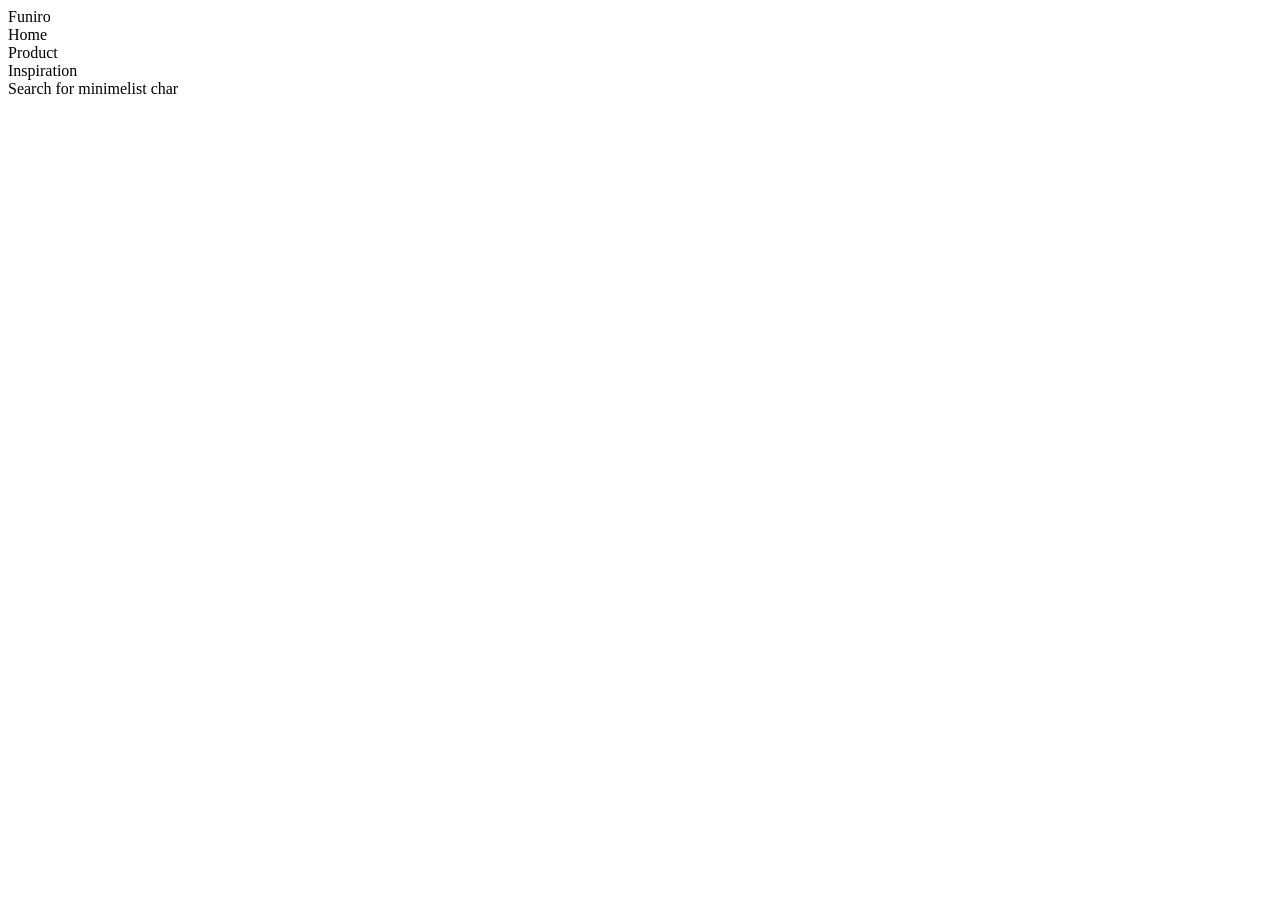
==== assignment/index.html @ d22d8cd1 "1" ====
<!DOCTYPE html>
<html lang="en">

<head>
    <meta charset="UTF-8">
    <meta name="viewport" content="width=device-width, initial-scale=1.0">
    <title>Document</title>
    <style>
        .con1{background-color: aliceblue;display: flex;color:black;}
    </style>
</head>

<body>
    <div>
        <div>Funiro</div>
        <div>Home</div>
        <div>Product</div>
        <div>Inspiration</div>
        <div>
            <div>
              Search for minimelist char
            </div>
        </div>
        <div></div>
        <div></div>
        <div></div>
    </div>
    <div>
        <!-- images -->
    </div>
    <div>
    
    </div>
</body>

</html>
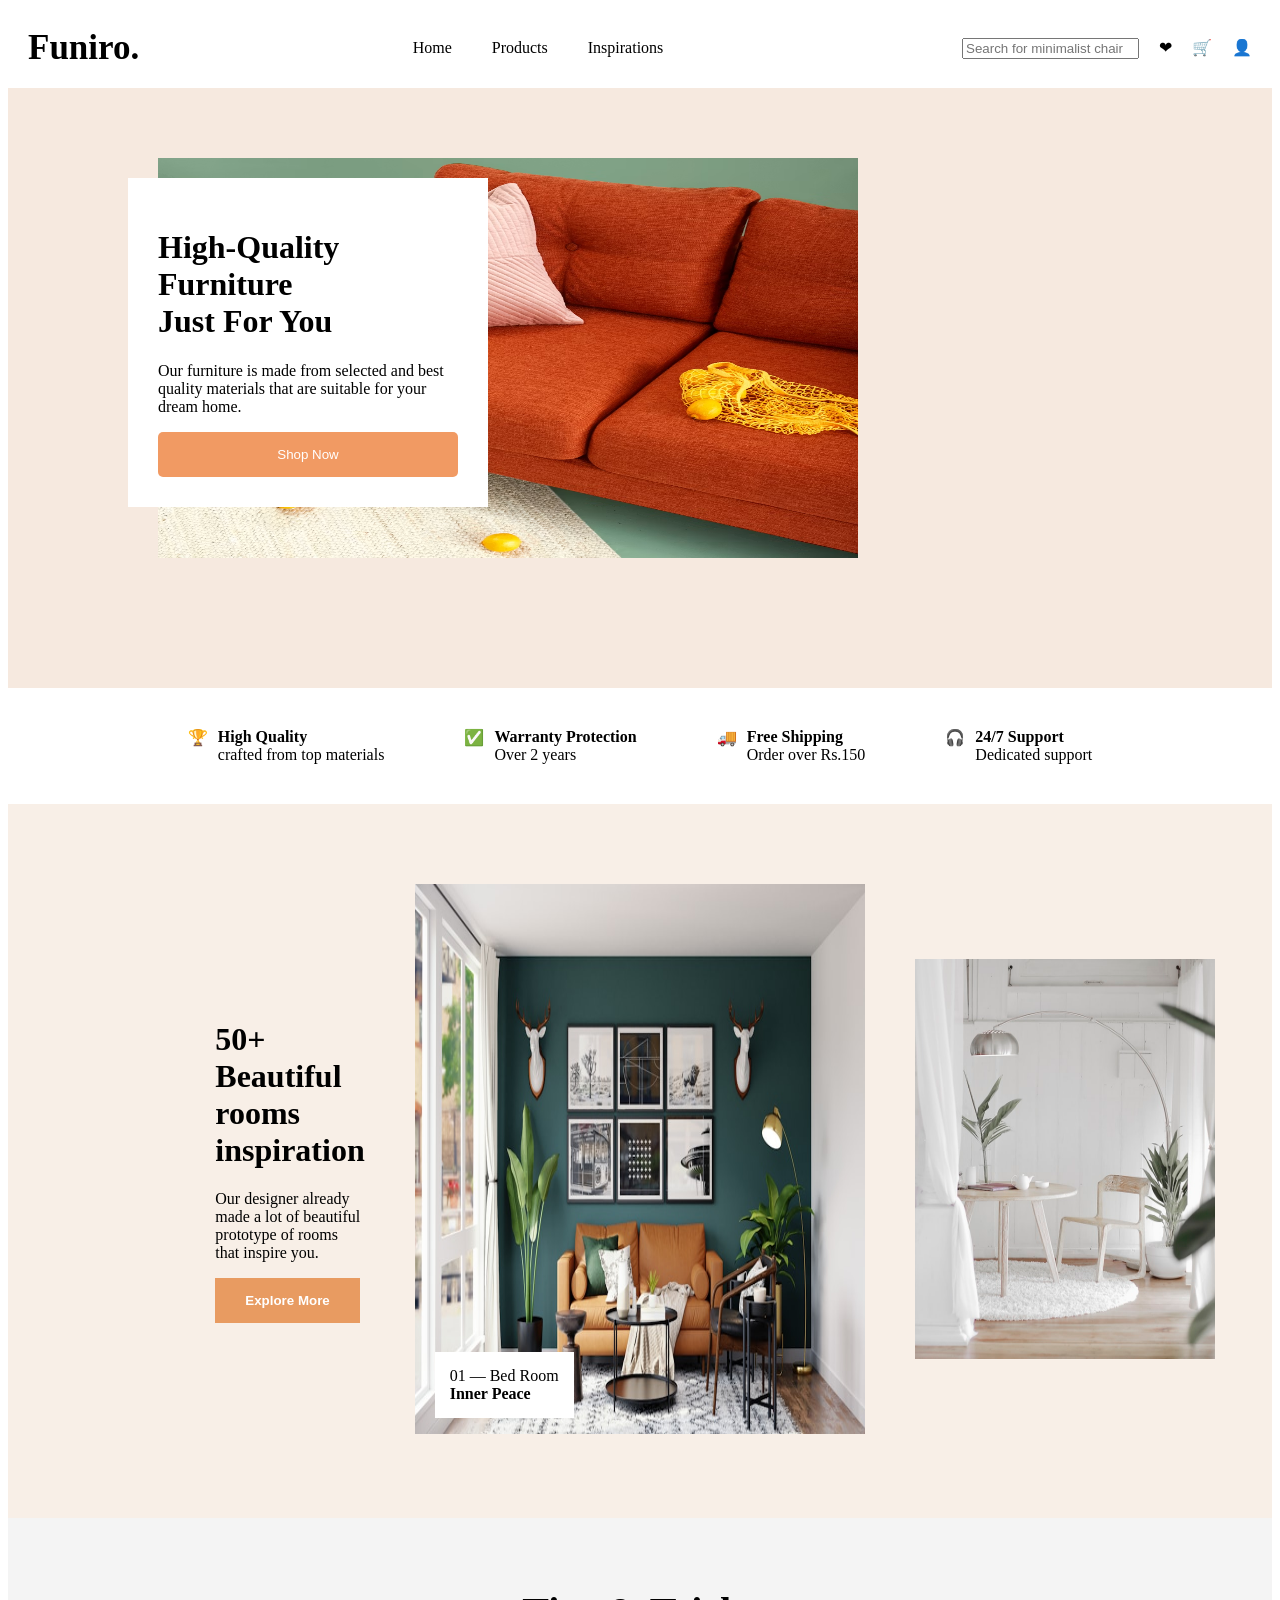
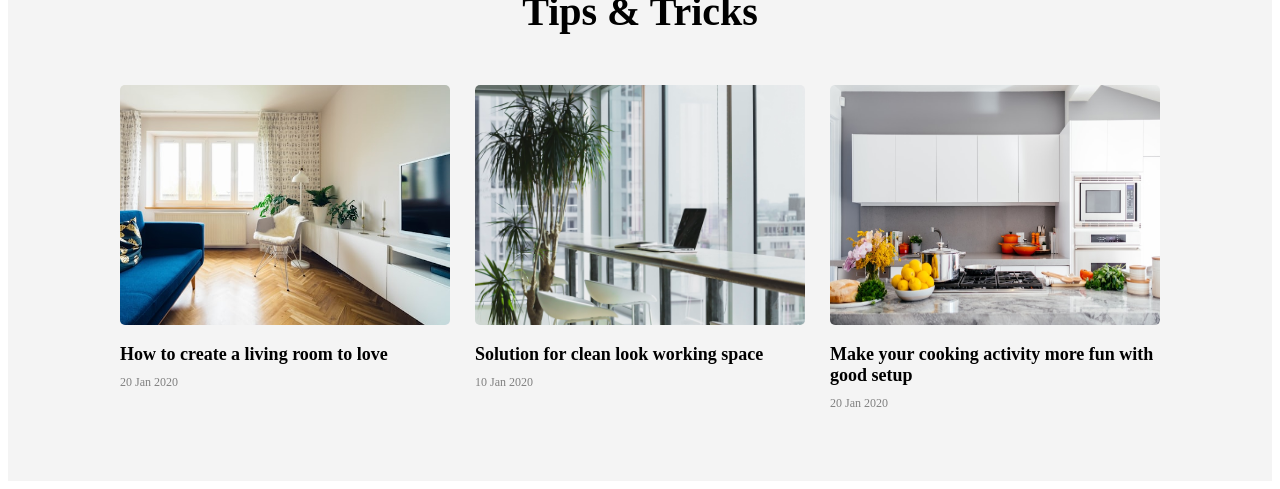
==== commit 8f861088: "change" ====
--- a/assignment/index.html
+++ b/assignment/index.html
@@ -1,36 +1,345 @@
 <!DOCTYPE html>
-<html lang="en">
+<html>
 
 <head>
-    <meta charset="UTF-8">
-    <meta name="viewport" content="width=device-width, initial-scale=1.0">
-    <title>Document</title>
+    <title>Funiro</title>
+
     <style>
-        .con1{background-color: aliceblue;display: flex;color:black;}
+        .con1 {
+            display: flex;
+            padding: 20px;
+            align-items: center;
+        }
+
+        .con1-1 {
+            flex: 1;
+            font-size: 35px;
+            font-weight: bold;
+        }
+
+        .con1-2 {
+            flex: 3;
+            display: flex;
+            justify-content: center;
+            gap: 40px;
+        }
+
+        .con1-3 {
+            flex: 2;
+            display: flex;
+            justify-content: end;
+            gap: 20px;
+        }
+
+        .con2 {
+            background-color: #f6e9df;
+            height: 600px;
+            position: relative;
+            width: 100%;
+        }
+
+        .con2-1 {
+            position: absolute;
+            margin-left: 150px;
+            margin-top: 70px;
+        }
+
+        .con2-2 {
+            width: 700px;
+            height: 400px;
+        }
+
+        .con2-3 {
+            position: absolute;
+            background-color: white;
+            width: 300px;
+            padding: 30px;
+            left: 120px;
+            top: 90px;
+        }
+
+        .btn {
+            width: 100%;
+            background-color: #f19a63;
+            color: white;
+            border: none;
+            padding: 15px;
+            border-radius: 5px;
+        }
+
+        .con3 {
+            display: flex;
+            justify-content: center;
+            gap: 80px;
+            padding: 40px;
+        }
+
+        .item {
+            display: flex;
+            gap: 10px;
+        }
+
+        .con4{
+    background-color:#f8efe7;
+    display:flex;
+    justify-content:center;
+    align-items:center;
+    gap:50px;
+    padding:80px;
+}
+
+.con4-1{
+    flex:1;
+    margin-left:150px;
+}
+
+.con4-2{
+    flex:1;
+    position:relative;
+}
+
+.con4-3{
+    flex:1;
+}
+
+.btn1{
+    background-color:#e89b61;
+    color:white;
+    border:none;
+    padding:15px 30px;
+    font-weight:bold;
+}
+
+.img1{
+    width:450px;
+    height:550px;
+}
+
+.img2{
+    width:300px;
+    height:400px;
+}
+
+.card1{
+    position:absolute;
+    bottom:20px;
+    left:20px;
+    background-color:white;
+    padding:15px;
+}
+.con5{
+    background-color:#f4f4f4;
+    padding:70px;
+}
+
+.con5-1{
+    text-align:center;
+    font-size:40px;
+    font-weight:bold;
+}
+
+.con5-2{
+    display:flex;
+    justify-content:center;
+    gap:25px;
+    margin-top:50px;
+}
+
+.card{
+    width:330px;
+}
+
+.img3{
+    width:330px;
+    height:240px;
+    border-radius:5px;
+}
+
+.title{
+    font-size:18px;
+    font-weight:bold;
+    margin-top:15px;
+}
+
+.date{
+    font-size:12px;
+    color:gray;
+    margin-top:10px;
+}
     </style>
 </head>
 
 <body>
-    <div>
-        <div>Funiro</div>
-        <div>Home</div>
-        <div>Product</div>
-        <div>Inspiration</div>
-        <div>
+
+    <div class="con1">
+
+        <div class="con1-1">
+            Funiro.
+        </div>
+
+        <div class="con1-2">
+            <div>Home</div>
+            <div>Products</div>
+            <div>Inspirations</div>
+        </div>
+
+        <div class="con1-3">
+            <input type="text" placeholder="Search for minimalist chair">
+            <div>❤</div>
+            <div>🛒</div>
+            <div>👤</div>
+        </div>
+
+    </div>
+
+    <div class="con2">
+
+        <div class="con2-1">
+            <img src="Module_02Assignment/assets/img1.jpeg" class="con2-2">
+        </div>
+
+        <div class="con2-3">
+
+            <h1>
+                High-Quality Furniture<br>
+                Just For You
+            </h1>
+
+            <p>
+                Our furniture is made from selected and best quality materials
+                that are suitable for your dream home.
+            </p>
+
+            <input type="button" value="Shop Now" class="btn">
+
+        </div>
+
+    </div>
+
+    <div class="con3">
+
+        <div class="item">
+            <div>🏆</div>
             <div>
-              Search for minimelist char
-            </div>
-        </div>
-        <div></div>
-        <div></div>
-        <div></div>
-    </div>
-    <div>
-        <!-- images -->
-    </div>
-    <div>
-    
-    </div>
+                <b>High Quality</b><br>
+                crafted from top materials
+            </div>
+        </div>
+
+        <div class="item">
+            <div>✅</div>
+            <div>
+                <b>Warranty Protection</b><br>
+                Over 2 years
+            </div>
+        </div>
+
+        <div class="item">
+            <div>🚚</div>
+            <div>
+                <b>Free Shipping</b><br>
+                Order over Rs.150
+            </div>
+        </div>
+
+        <div class="item">
+            <div>🎧</div>
+            <div>
+                <b>24/7 Support</b><br>
+                Dedicated support
+            </div>
+        </div>
+
+    </div>
+<div class="con4">
+
+    <div class="con4-1">
+
+        <h1>
+            50+ Beautiful rooms<br>
+            inspiration
+        </h1>
+
+        <p>
+            Our designer already made a lot of beautiful
+            prototype of rooms that inspire you.
+        </p>
+
+        <input type="button" value="Explore More" class="btn1">
+
+    </div>
+
+    <div class="con4-2">
+
+        <img src="Module_02Assignment/assets/img10.jpeg" class="img1">
+
+        <div class="card1">
+            01 — Bed Room<br>
+            <b>Inner Peace</b>
+        </div>
+
+    </div>
+
+    <div class="con4-3">
+
+        <img src="Module_02Assignment/assets/img11.jpeg" class="img2">
+
+    </div>
+
+</div>
+<div class="con5">
+
+    <div class="con5-1">
+        Tips & Tricks
+    </div>
+
+    <div class="con5-2">
+
+        <div class="card">
+
+            <img src="Module_02Assignment/assets/img12.jpeg" class="img3">
+
+            <div class="title">
+                How to create a living room to love
+            </div>
+
+            <div class="date">
+                20 Jan 2020
+            </div>
+
+        </div>
+
+        <div class="card">
+
+            <img src="Module_02Assignment/assets/img23.avif" class="img3">
+
+            <div class="title">
+                Solution for clean look working space
+            </div>
+
+            <div class="date">
+                10 Jan 2020
+            </div>
+
+        </div>
+
+        <div class="card">
+
+            <img src="Module_02Assignment/assets/img13.jpeg" class="img3">
+
+            <div class="title">
+                Make your cooking activity more fun with good setup
+            </div>
+
+            <div class="date">
+                20 Jan 2020
+            </div>
+
+        </div>
+
+    </div>
+
+</div>
 </body>
 
 </html>
